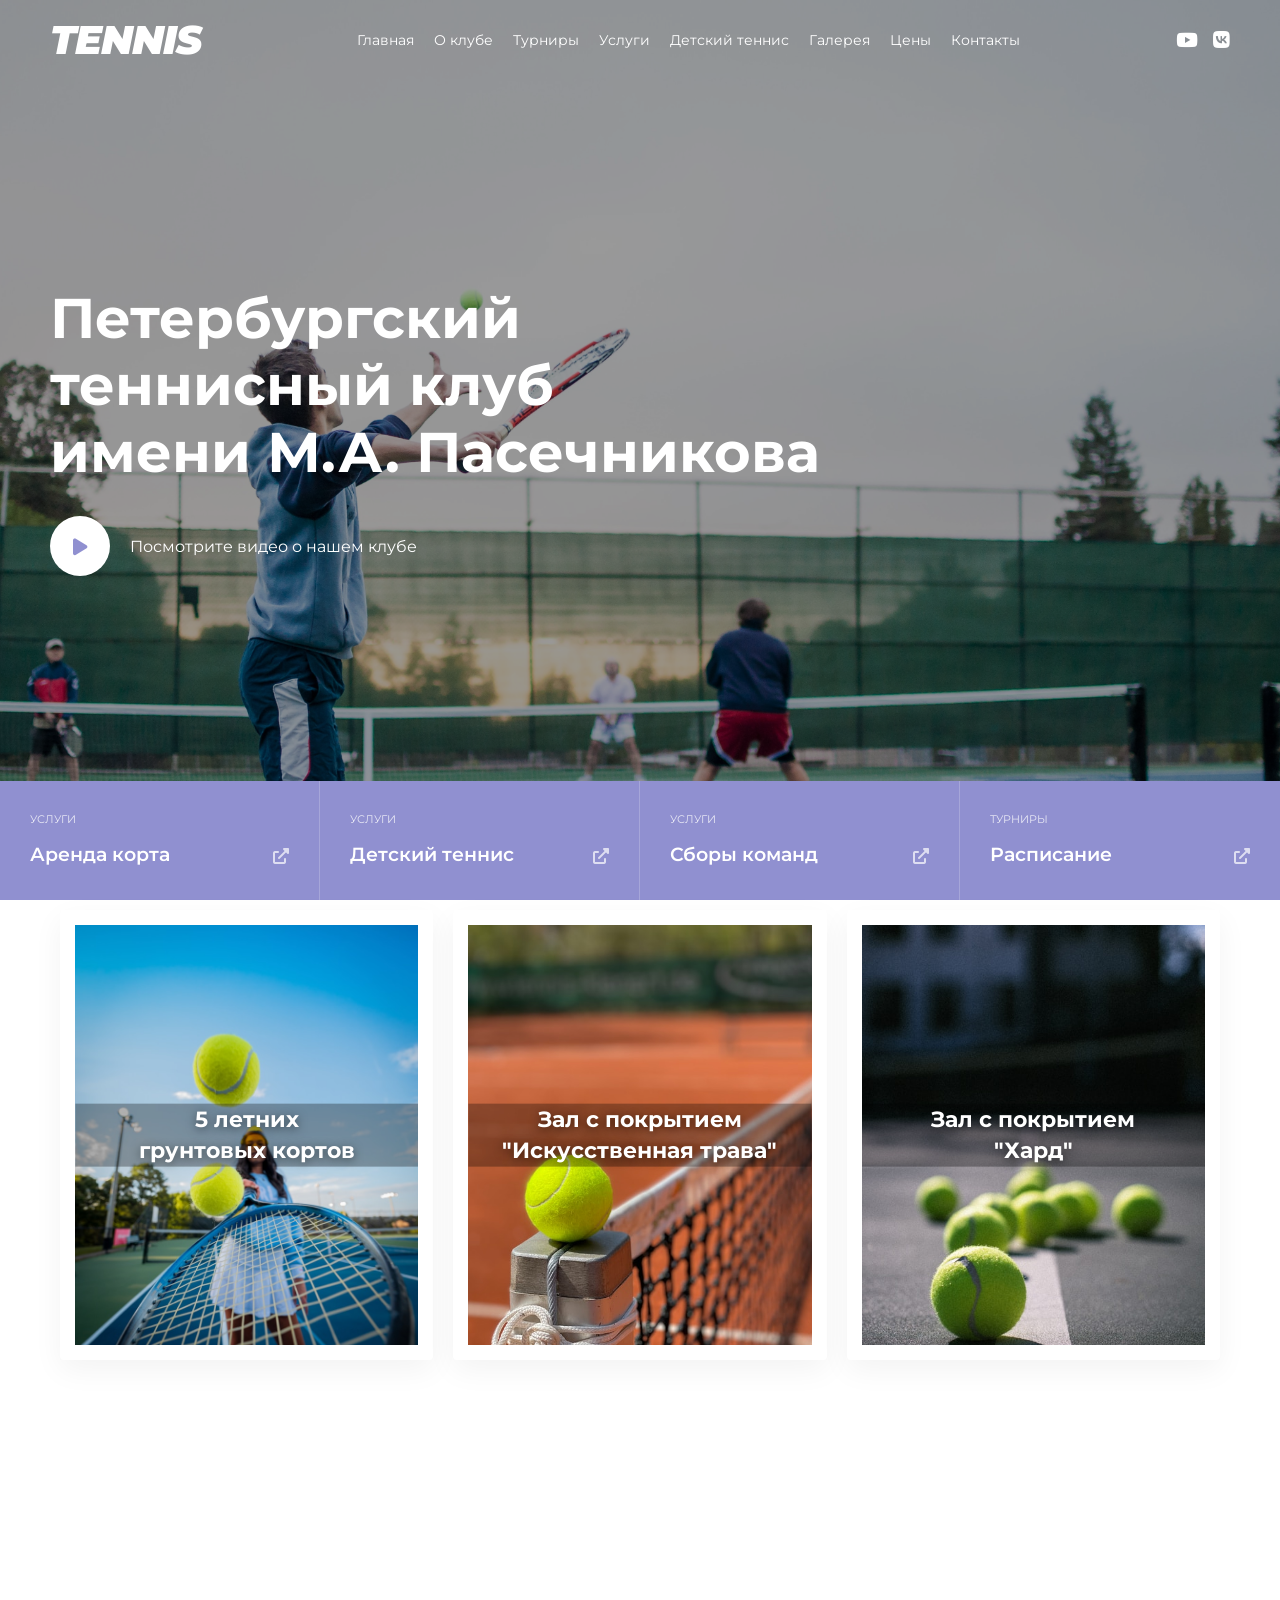
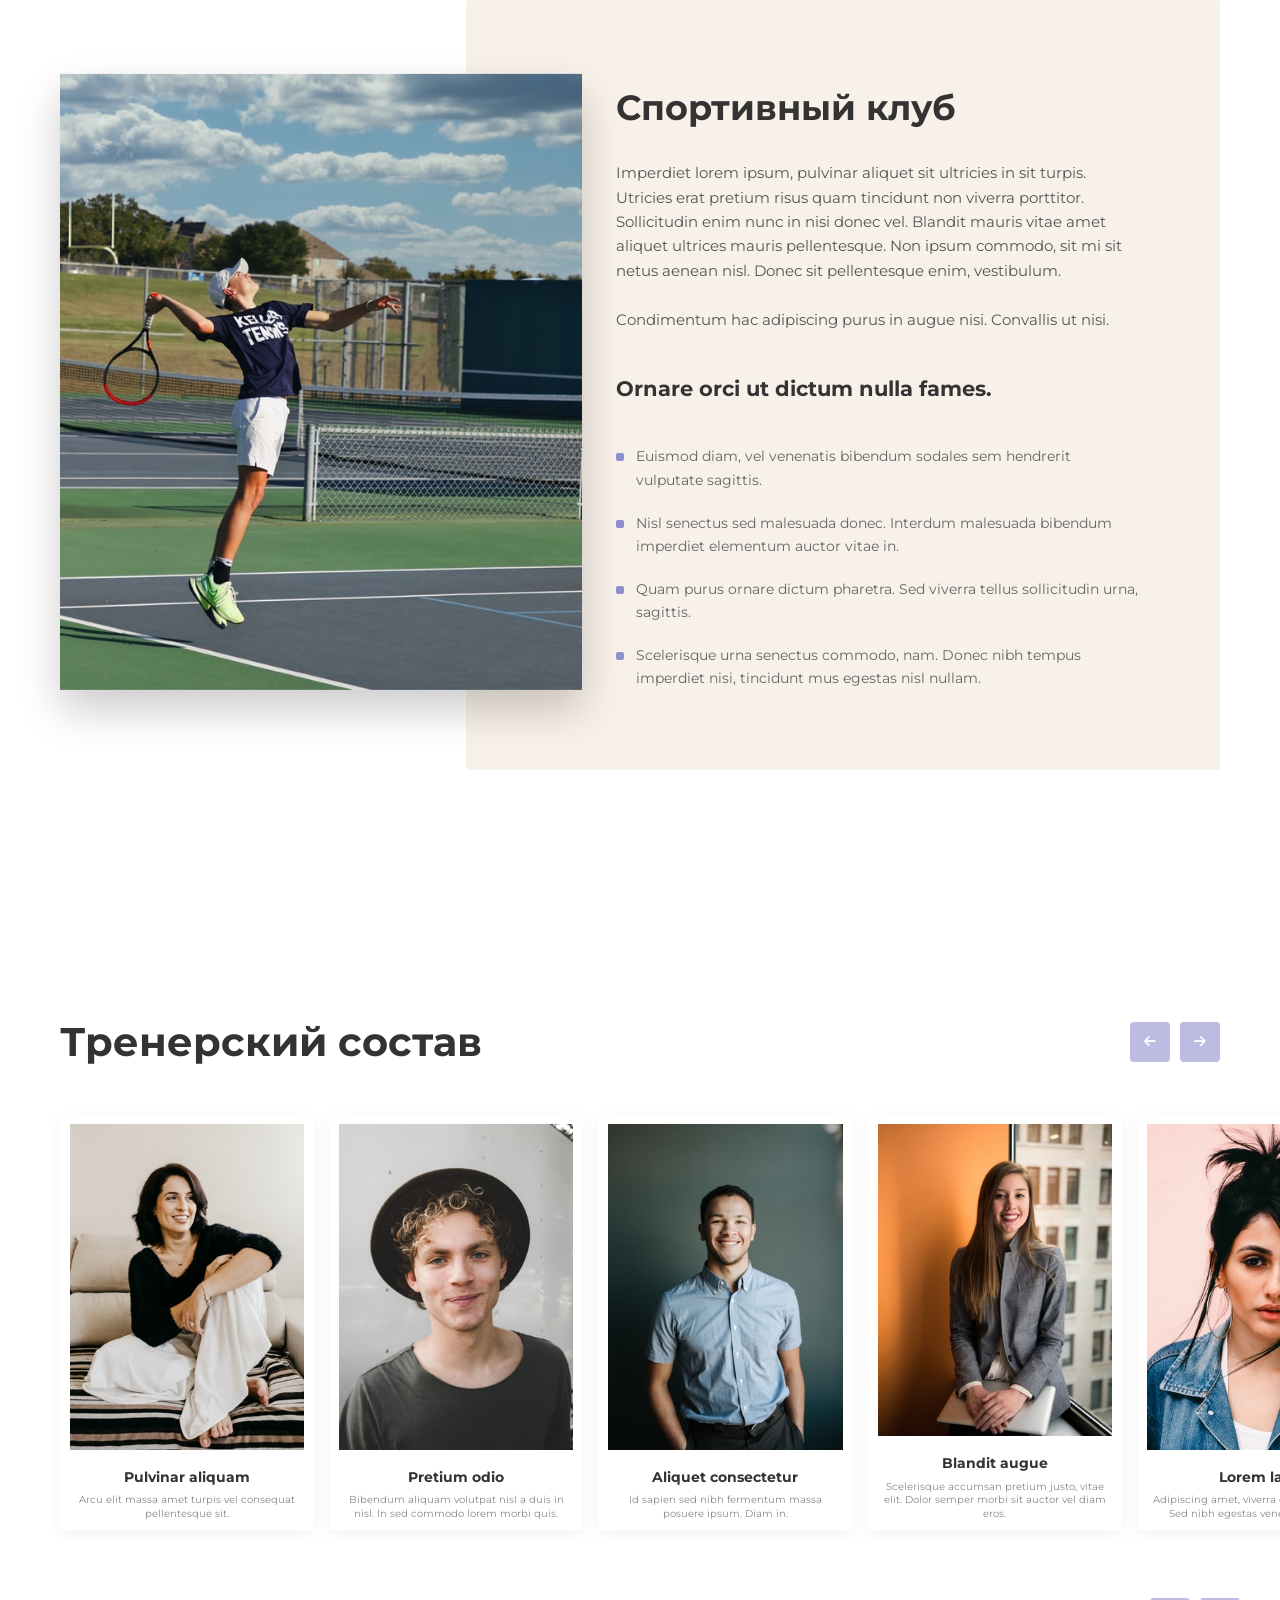
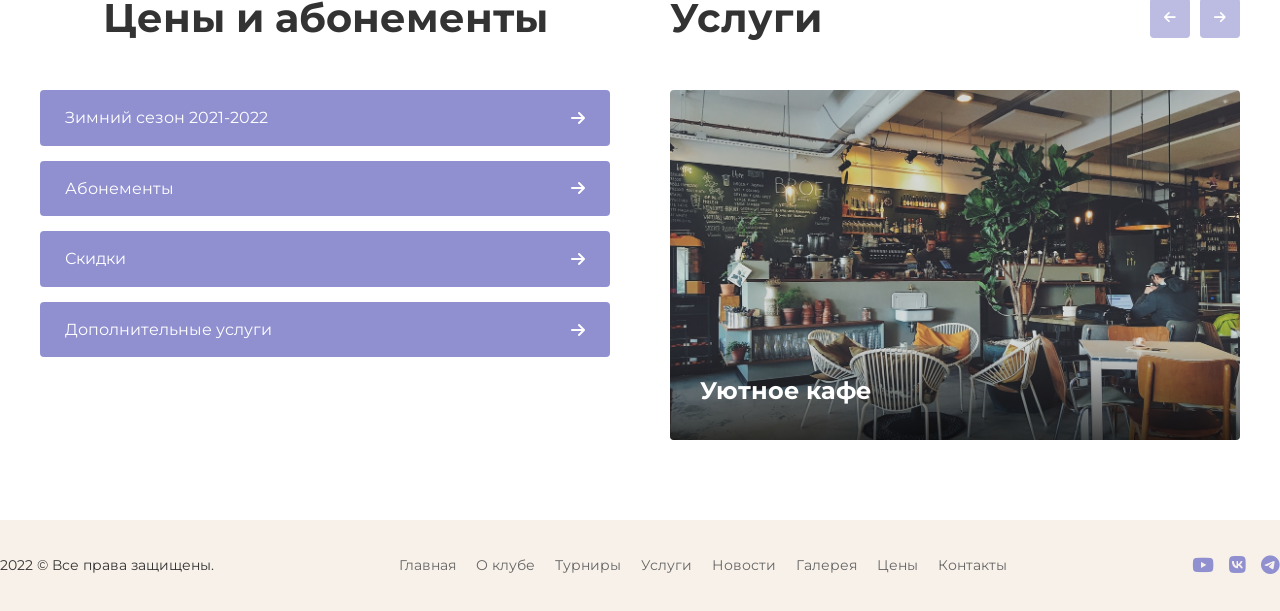
==== index.html @ 15910b1b "Add files via upload" ====
<!DOCTYPE html>
<html lang="ru">

<head>
    <meta charset="UTF-8">
    <meta name="viewport" content="width=device-width, initial-scale=1.0">
    <title>Tennis Club - Главная</title>
    <link rel="stylesheet" href="style.css">
    <link rel="preconnect" href="https://fonts.googleapis.com">
    <link rel="preconnect" href="https://fonts.gstatic.com" crossorigin>
    <link href="https://fonts.googleapis.com/css2?family=Montserrat:wght@400;600;700;900&display=swap" rel="stylesheet">
    <link rel="stylesheet" href="https://cdnjs.cloudflare.com/ajax/libs/font-awesome/6.0.0/css/all.min.css">
</head>

<body>
    <header class="header main-header">
        <div class="header-overlay">
            <nav class="nav-container">
                <div class="logo">Tennis</div>
                <ul class="nav-menu">
                    <li><a href="index.html">Главная</a></li>
                    <li><a href="#">О клубе</a></li>
                    <li><a href="#">Турниры</a></li>
                    <li><a href="#">Услуги</a></li>
                    <li><a href="#">Детский теннис</a></li>
                    <li><a href="#">Галерея</a></li>
                    <li><a href="#">Цены</a></li>
                    <li><a href="#">Контакты</a></li>
                </ul>
                <div class="social-icons">
                    <a href="#"><i class="fab fa-youtube"></i></a>
                    <a href="#"><i class="fab fa-vk"></i></a>
                </div>
                <div class="burger-menu">
                    <span></span>
                    <span></span>
                    <span></span>
                </div>
            </nav>
            <div class="header-content main-hero">
                <div class="hero-text">
                    <h1>Петербургский<br>теннисный клуб<br>имени М.А. Пасечникова</h1>
                    <div class="video-btn-container">
                        <a href="#" class="play-btn">
                            <i class="fas fa-play"></i>
                        </a>
                        <span>Посмотрите видео о нашем клубе</span>
                    </div>
                </div>
            </div>

            <div class="hero-cards">
                <div class="hero-card">
                    <div class="card-tag">Услуги</div>
                    <h3>Аренда корта</h3>
                    <a href="#" class="card-link"><i class="fas fa-external-link-alt"></i></a>
                </div>
                <div class="hero-card">
                    <div class="card-tag">Услуги</div>
                    <h3>Детский теннис</h3>
                    <a href="#" class="card-link"><i class="fas fa-external-link-alt"></i></a>
                </div>
                <div class="hero-card">
                    <div class="card-tag">Услуги</div>
                    <h3>Сборы команд</h3>
                    <a href="#" class="card-link"><i class="fas fa-external-link-alt"></i></a>
                </div>
                <div class="hero-card">
                    <div class="card-tag">Турниры</div>
                    <h3>Расписание</h3>
                    <a href="#" class="card-link"><i class="fas fa-external-link-alt"></i></a>
                </div>
            </div>
        </div>
    </header>

    <main>
        <section class="features container">
            <div class="features-grid">
                <div class="feature-card">
                    <div class="card-inner">
                        <img src="92e46ccfe2aea40aceb2345e54cefd8ad2d5f362.jpg" alt="Feature 1">
                        <div class="feature-overlay">
                            <h4>5 летних<br>грунтовых кортов</h4>
                        </div>
                    </div>
                </div>
                <div class="feature-card">
                    <div class="card-inner">
                        <img src="./83845f3c3208250acb36c7ab2154b8b0edb2b5b2.jpg" alt="Feature 2">
                        <div class="feature-overlay">
                            <h4>Зал с покрытием<br>"Искусственная трава"</h4>
                        </div>
                    </div>
                </div>
                <div class="feature-card">
                    <div class="card-inner">
                        <img src="./b1ae7fedbfc8694e7b09c94c071d7d46169f307e.jpg" alt="Feature 3">
                        <div class="feature-overlay">
                            <h4>Зал с покрытием<br>"Хард"</h4>
                        </div>
                    </div>
                </div>
            </div>
        </section>

        <section class="about-club container">
            <div class="about-wrapper">
                <div class="club-image-box">
                    <img src="103f0179728f25ebdec98af6169b6aafcdb9a380.jpg" alt="Спортивный клуб">
                </div>
                <div class="club-content-box">
                    <h2>Спортивный клуб</h2>
                    <p>Imperdiet lorem ipsum, pulvinar aliquet sit ultricies in sit turpis. Utricies erat pretium risus
                        quam tincidunt non viverra porttitor. Sollicitudin enim nunc in nisi donec vel. Blandit mauris
                        vitae amet aliquet ultrices mauris pellentesque. Non ipsum commodo, sit mi sit netus aenean
                        nisl. Donec sit pellentesque enim, vestibulum.</p>
                    <p>Condimentum hac adipiscing purus in augue nisi. Convallis ut nisi.</p>

                    <div class="club-quote">
                        <h3>Ornare orci ut dictum nulla fames.</h3>
                    </div>

                    <ul class="club-list">
                        <li>Euismod diam, vel venenatis bibendum sodales sem hendrerit vulputate sagittis.</li>
                        <li>Nisl senectus sed malesuada donec. Interdum malesuada bibendum imperdiet elementum auctor
                            vitae in.</li>
                        <li>Quam purus ornare dictum pharetra. Sed viverra tellus sollicitudin urna, sagittis.</li>
                        <li>Scelerisque urna senectus commodo, nam. Donec nibh tempus imperdiet nisi, tincidunt mus
                            egestas nisl nullam.</li>
                    </ul>
                </div>
            </div>
        </section>

        <section class="trainers container">
            <div class="section-header">
                <h2 class="section-title">Тренерский состав</h2>
                <div class="slider-nav">
                    <button class="slider-btn prev"><i class="fas fa-arrow-left"></i></button>
                    <button class="slider-btn next"><i class="fas fa-arrow-right"></i></button>
                </div>
            </div>
            <div class="trainers-grid">
                <div class="trainer-card">
                    <div class="card-inner">
                        <img src="95cd5369eeb279e4903265df1bc3fda7e7549d3f.jpg" alt="Trainer 1">
                    </div>
                    <h6>Pulvinar aliquam</h6>
                    <p>Arcu elit massa amet turpis vel consequat pellentesque sit.</p>
                </div>
                <div class="trainer-card">
                    <div class="card-inner">
                        <img src="a27bb91afb0ec304610b4834f08a60cec93a7a06.jpg" alt="Trainer 2">
                    </div>
                    <h6>Pretium odio</h6>
                    <p>Bibendum aliquam volutpat nisl a duis in nisl. In sed commodo lorem morbi quis.</p>
                </div>
                <div class="trainer-card">
                    <div class="card-inner">
                        <img src="2ab901374c666b184c4b88cd98df1d452ff5717f.jpg" alt="Trainer 3">
                    </div>
                    <h6>Aliquet consectetur</h6>
                    <p>Id sapien sed nibh fermentum massa posuere ipsum. Diam in.</p>
                </div>
                <div class="trainer-card">
                    <div class="card-inner">
                        <img src="c6fa0e12acf3ae3a9a052ba9d97ff9831faa947e.jpg" alt="Trainer 4">
                    </div>
                    <h6>Blandit augue</h6>
                    <p>Scelerisque accumsan pretium justo, vitae elit. Dolor semper morbi sit auctor vel diam eros.</p>
                </div>
                <div class="trainer-card">
                    <div class="card-inner">
                        <img src="8b670b55e794d296ad1112b8c3d9a61cc83abe91.jpg" alt="Trainer 5">
                    </div>
                    <h6>Lorem lacus</h6>
                    <p>Adipiscing amet, viverra dignissim egestas. Sed nibh egestas venenatis faucibus.</p>
                </div>
                <div class="trainer-card">
                    <div class="card-inner">
                        <img src="2ab901374c666b184c4b88cd98df1d452ff5717f.jpg" alt="Trainer 6">
                    </div>
                    <h6>Sed erat</h6>
                    <p>Quis ullamcorper pretium lacus risus tellus dolor etiam.</p>
                </div>
            </div>
        </section>

        <section class="prices-services container">
            <div class="ps-flex">
                <div class="prices-col">
                    <h2 class="section-title">Цены и абонементы</h2>
                    <div class="price-list">
                        <div class="price-item">
                            <span>Зимний сезон 2021-2022</span>
                            <i class="fas fa-arrow-right"></i>
                        </div>
                        <div class="price-item">
                            <span>Абонементы</span>
                            <i class="fas fa-arrow-right"></i>
                        </div>
                        <div class="price-item">
                            <span>Скидки</span>
                            <i class="fas fa-arrow-right"></i>
                        </div>
                        <div class="price-item">
                            <span>Дополнительные услуги</span>
                            <i class="fas fa-arrow-right"></i>
                        </div>
                    </div>
                </div>
                <div class="services-col">
                    <div class="section-header">
                        <h2 class="section-title">Услуги</h2>
                        <div class="slider-nav">
                            <button class="slider-btn prev"><i class="fas fa-arrow-left"></i></button>
                            <button class="slider-btn next"><i class="fas fa-arrow-right"></i></button>
                        </div>
                    </div>
                    <div class="service-main-card">
                        <img src="./06ea2f48274b643e5dfa3dc9d2c038af79f684c1.jpg" alt="Уютное кафе">
                        <div class="service-overlay">
                            <h4>Уютное кафе</h4>
                        </div>
                    </div>
                </div>
            </div>
        </section>
    </main>

    <footer class="footer">
        <div class="footer-container">
            <div class="footer-content">
                <p>2022 &copy; Все права защищены.</p>
                <ul class="footer-menu">
                    <li><a href="index.html">Главная</a></li>
                    <li><a href="#">О клубе</a></li>
                    <li><a href="#">Турниры</a></li>
                    <li><a href="#">Услуги</a></li>
                    <li><a href="news.html">Новости</a></li>
                    <li><a href="#">Галерея</a></li>
                    <li><a href="#">Цены</a></li>
                    <li><a href="#">Контакты</a></li>
                </ul>
                <div class="footer-social">
                    <a href="#"><i class="fab fa-youtube"></i></a>
                    <a href="#"><i class="fab fa-vk"></i></a>
                    <a href="#"><i class="fab fa-telegram"></i></a>
                </div>
            </div>
        </div>
    </footer>

    <script>
        const burger = document.querySelector('.burger-menu');
        const nav = document.querySelector('.nav-menu');

        burger.addEventListener('click', () => {
            nav.classList.toggle('active');
            burger.classList.toggle('active');
        });
    </script>
</body>

</html>
---- style.css ----
:root {
    --primary-color: #9090D0;
    --text-color: #333;
    --light-text: #fff;
    --date-color: #ccc;
    --footer-bg: #F8F1E9;
    --hover-color: #7a7ab8;
    --transition: all 0.3s ease;
}

* {
    margin: 0;
    padding: 0;
    box-sizing: border-box;
}

body {
    font-family: 'Montserrat', sans-serif;
    line-height: 1.6;
    color: var(--text-color);
    background-color: #fff;
    overflow-x: hidden;
}

.container {
    max-width: 1200px;
    margin: 0 auto;
    padding: 60px 20px;
}

/* --- NAVIGATION --- */
.nav-container {
    display: flex;
    justify-content: space-between;
    align-items: center;
    padding: 20px 50px;
    position: relative;
    z-index: 100;
}

.logo {
    font-size: 2.5rem;
    font-weight: 900;
    font-style: italic;
    text-transform: uppercase;
    letter-spacing: -1px;
    line-height: 1;
    color: var(--light-text);
}

.nav-menu {
    display: flex;
    list-style: none;
    gap: 20px;
}

.nav-menu li a {
    color: var(--light-text);
    text-decoration: none;
    font-size: 0.9rem;
    font-weight: 400;
    transition: var(--transition);
}

.nav-menu li a:hover {
    color: var(--primary-color);
}

.social-icons {
    display: flex;
    gap: 15px;
    font-size: 1.2rem;
}

.social-icons a {
    color: var(--light-text);
    transition: var(--transition);
}

.social-icons a:hover {
    color: var(--primary-color);
}

.burger-menu {
    display: none;
    flex-direction: column;
    gap: 5px;
    cursor: pointer;
    z-index: 110;
}

.burger-menu span {
    width: 30px;
    height: 3px;
    background: white;
    transition: var(--transition);
}

/* --- HERO SECTIONS --- */
.header {
    height: 400px;
    background-image: url('55fc92ff86636dc0802da8fc92dbe34c3de348e3.jpg');
    background-size: cover;
    background-position: center;
    position: relative;
    color: var(--light-text);
}

.main-header {
    height: 100vh;
    min-height: 700px;
    background-image: url('8f5e234d9fb9576b43c12b4e361f3da081bdc2c9.jpg');
}

.header-overlay {
    background: rgba(0, 0, 0, 0.4);
    height: 100%;
    width: 100%;
    display: flex;
    flex-direction: column;
}

.header-content {
    flex-grow: 1;
    display: flex;
    justify-content: center;
    align-items: center;
}

.header-content h1 {
    font-size: 3.5rem;
    font-weight: 700;
    text-shadow: 2px 2px 10px rgba(0, 0, 0, 0.5);
}

.main-hero {
    flex-grow: 1;
    display: flex;
    flex-direction: column;
    justify-content: center;
    align-items: flex-start;
    padding: 0 50px;
}

.hero-text h1 {
    font-size: 3.5rem;
    line-height: 1.2;
    margin-bottom: 30px;
    text-align: left;
    text-shadow: none;
}

.video-btn-container {
    display: flex;
    align-items: center;
    gap: 20px;
}

.play-btn {
    width: 60px;
    height: 60px;
    background: white;
    display: flex;
    justify-content: center;
    align-items: center;
    border-radius: 50%;
    color: var(--primary-color);
    text-decoration: none;
    font-size: 1.2rem;
    transition: var(--transition);
}

.play-btn:hover {
    transform: scale(1.1);
    background: var(--primary-color);
    color: white;
}

/* Hero Cards */
.hero-cards {
    display: grid;
    grid-template-columns: repeat(4, 1fr);
    width: 100%;
}

.hero-card {
    padding: 30px;
    background: var(--primary-color);
    border-right: 1px solid rgba(255, 255, 255, 0.2);
    position: relative;
    transition: var(--transition);
}

.hero-card:last-child {
    border-right: none;
}

.hero-card:hover {
    background: var(--hover-color);
}

.card-tag {
    font-size: 0.7rem;
    text-transform: uppercase;
    margin-bottom: 10px;
    opacity: 0.8;
}

.hero-card h3 {
    font-size: 1.2rem;
    font-weight: 600;
}

.card-link {
    position: absolute;
    bottom: 30px;
    right: 30px;
    color: white;
    opacity: 0.7;
    transition: var(--transition);
}

/* --- MAIN SECTIONS --- */
.section-title {
    font-size: 2.5rem;
    margin-bottom: 40px;
    text-align: center;
}

.features-grid {
    display: grid;
    grid-template-columns: repeat(3, 1fr);
    gap: 20px;
    margin-top: -50px;
    /* Немного наползает на шапку как в дизайне */
    position: relative;
    z-index: 20;
}

.feature-card {
    position: relative;
    height: 450px;
    padding: 15px;
    background: white;
    box-shadow: 0 10px 30px rgba(0, 0, 0, 0.05);
    border-radius: 4px;
}

.card-inner {
    position: relative;
    width: 100%;
    height: 100%;
    overflow: hidden;
}

.feature-card img {
    width: 100%;
    height: 100%;
    object-fit: cover;
    transition: var(--transition);
}

.feature-card:hover img {
    transform: scale(1.05);
}

.feature-overlay {
    position: absolute;
    top: 50%;
    left: 50%;
    transform: translate(-50%, -50%);
    width: 100%;
    text-align: center;
    z-index: 2;
}

.feature-overlay::before {
    content: "";
    position: absolute;
    top: 0;
    left: 0;
    right: 0;
    bottom: 0;
    background: rgba(0, 0, 0, 0.3);
    z-index: -1;
}

.feature-overlay h4 {
    color: white;
    font-size: 1.4rem;
    font-weight: 700;
    line-height: 1.4;
    text-shadow: 0 2px 10px rgba(0, 0, 0, 0.5);
}

/* About Club */
.about-club {
    margin: 120px auto;
}

.about-wrapper {
    display: flex;
    position: relative;
    align-items: center;
    min-height: 500px;
}

.club-image-box {
    position: absolute;
    left: 0;
    top: 0;
    width: 45%;
    height: 80%;
    z-index: 2;
    transform: translateY(12%);
}

.club-image-box img {
    width: 100%;
    height: 100%;
    object-fit: cover;
    box-shadow: 0 20px 40px rgba(0, 0, 0, 0.2);
}

.club-content-box {
    flex: 1;
    margin-left: 35%;
    background-color: var(--footer-bg);
    padding: 80px 80px 80px 150px;
    border-radius: 4px;
}

.club-content-box h2 {
    font-size: 2.2rem;
    margin-bottom: 25px;
    font-weight: 700;
}

.club-content-box p {
    margin-bottom: 25px;
    font-size: 0.95rem;
    color: #555;
    line-height: 1.6;
}

.club-quote {
    margin: 40px 0;
}

.club-quote h3 {
    font-size: 1.3rem;
    font-weight: 700;
    color: var(--text-color);
}

.club-list {
    list-style: none;
    display: grid;
    grid-template-columns: 1fr;
    gap: 20px;
}

.club-list li {
    position: relative;
    padding-left: 20px;
    font-size: 0.9rem;
    color: #666;
}

.club-list li::before {
    content: "";
    position: absolute;
    left: 0;
    top: 8px;
    width: 8px;
    height: 8px;
    background-color: var(--primary-color);
    border-radius: 2px;
}

.section-header {
    display: flex;
    justify-content: space-between;
    align-items: center;
    margin-bottom: 40px;
}

.section-header .section-title {
    margin-bottom: 0;
    text-align: left;
}

.slider-nav {
    display: flex;
    gap: 10px;
}

.slider-btn {
    width: 40px;
    height: 40px;
    background-color: var(--primary-color);
    opacity: 0.6;
    color: white;
    border: none;
    border-radius: 4px;
    cursor: pointer;
    transition: var(--transition);
    display: flex;
    justify-content: center;
    align-items: center;
}

.slider-btn:hover {
    opacity: 1;
}

.trainers-grid {
    display: grid;
    grid-template-columns: repeat(6, 1fr);
    gap: 15px;
}

.trainer-card {
    background: white;
    padding: 10px;
    box-shadow: 0 4px 15px rgba(0, 0, 0, 0.05);
    border-radius: 2px;
    display: flex;
    flex-direction: column;
    align-items: center;
}

.trainer-card .card-inner {
    width: 100%;
    aspect-ratio: 3/4;
    overflow: hidden;
    margin-bottom: 12px;
}

.trainer-card img {
    width: 100%;
    height: 100%;
    object-fit: cover;
    display: block;
}

.trainer-card h6 {
    font-size: 0.85rem;
    font-weight: 700;
    margin-top: 5px;
    margin-bottom: 5px;
    color: var(--text-color);
    text-align: center;
}

.trainer-card p {
    font-size: 0.65rem;
    color: #888;
    line-height: 1.3;
    text-align: center;
}

/* Prices & Services */
.prices-services {
    padding: 80px 0;
}

.ps-flex {
    display: flex;
    gap: 60px;
}

.prices-col {
    flex: 1;
}

.services-col {
    flex: 1;
}

.price-list {
    display: flex;
    flex-direction: column;
    gap: 15px;
}

.price-item {
    background-color: var(--primary-color);
    color: white;
    padding: 15px 25px;
    display: flex;
    justify-content: space-between;
    align-items: center;
    border-radius: 4px;
    cursor: pointer;
    transition: var(--transition);
}

.price-item:hover {
    background-color: var(--hover-color);
    transform: translateX(5px);
}

.service-main-card {
    position: relative;
    height: 350px;
    border-radius: 4px;
    overflow: hidden;
}

.service-main-card img {
    width: 100%;
    height: 100%;
    object-fit: cover;
}

.service-main-card .service-overlay {
    position: absolute;
    bottom: 0;
    left: 0;
    width: 100%;
    padding: 30px;
    background: linear-gradient(transparent, rgba(0, 0, 0, 0.7));
}

.service-main-card h4 {
    color: white;
    font-size: 1.5rem;
    font-weight: 700;
}

/* --- NEWS PAGE --- */
.news-grid {
    display: grid;
    grid-template-columns: repeat(3, 1fr);
    gap: 30px;
}

.news-card {
    background: #fff;
    border: 1px solid #eee;
    border-radius: 8px;
    overflow: hidden;
    transition: var(--transition);
    display: flex;
    flex-direction: column;
}

.news-card:hover {
    box-shadow: 0 20px 40px rgba(0, 0, 0, 0.08);
    transform: translateY(-8px);
}

.card-image {
    height: 250px;
    overflow: hidden;
}

.card-image img {
    width: 100%;
    height: 100%;
    object-fit: cover;
}

.card-content {
    padding: 25px;
    flex-grow: 1;
}

.card-content time {
    display: block;
    font-size: 0.8rem;
    color: #999;
    margin-bottom: 15px;
}

.card-content h2 {
    font-size: 1.1rem;
    font-weight: 600;
    margin-bottom: 25px;
    color: #333;
}

.btn-more {
    display: inline-block;
    padding: 10px 25px;
    background-color: var(--primary-color);
    color: white;
    text-decoration: none;
    font-size: 0.85rem;
    font-weight: 600;
    border-radius: 4px;
    transition: var(--transition);
}

/* --- FOOTER --- */
.footer {
    background-color: var(--footer-bg);
    padding: 30px 0;
    font-size: 0.85rem;
}

.footer-content {
    display: flex;
    justify-content: space-between;
    align-items: center;
    flex-wrap: wrap;
    gap: 30px;
}

.footer-menu {
    display: flex;
    list-style: none;
    gap: 20px;
}

.footer-menu li a {
    color: #666;
    text-decoration: none;
    transition: var(--transition);
}

.footer-menu li a:hover {
    color: var(--primary-color);
}

.footer-social {
    display: flex;
    gap: 15px;
}

.footer-social a {
    color: var(--primary-color);
    font-size: 1.2rem;
}

/* --- MEDIA QUERIES --- */
@media (max-width: 1024px) {
    .ps-flex {
        flex-direction: column;
    }

    .news-grid,
    .features-grid {
        grid-template-columns: repeat(2, 1fr);
    }

    .trainers-grid {
        grid-template-columns: repeat(3, 1fr);
    }
}

@media (max-width: 768px) {
    .nav-container {
        padding: 20px;
    }

    .nav-menu {
        position: fixed;
        top: 0;
        right: -100%;
        width: 70%;
        height: 100vh;
        background: rgba(0, 0, 0, 0.9);
        flex-direction: column;
        justify-content: center;
        align-items: center;
        transition: var(--transition);
    }

    .nav-menu.active {
        right: 0;
    }

    .burger-menu {
        display: flex;
    }

    .burger-menu.active span:nth-child(1) {
        transform: rotate(45deg) translate(5px, 6px);
    }

    .burger-menu.active span:nth-child(2) {
        opacity: 0;
    }

    .burger-menu.active span:nth-child(3) {
        transform: rotate(-45deg) translate(5px, -6px);
    }

    .main-hero,
    .header-content {
        padding: 0 20px;
    }

    .hero-text h1,
    .header-content h1 {
        font-size: 2.2rem;
    }

    .hero-cards {
        grid-template-columns: 1fr;
    }

    .hero-card {
        border-right: none;
        border-bottom: 1px solid rgba(255, 255, 255, 0.1);
    }

    .about-wrapper {
        flex-direction: column;
    }

    .club-image-box {
        position: relative;
        width: 100%;
        transform: none;
    }

    .club-content-box {
        margin-left: 0;
        padding: 40px 20px;
    }

    .news-grid,
    .features-grid,
    .trainers-grid {
        grid-template-columns: 1fr;
    }

    .footer-content {
        flex-direction: column;
        text-align: center;
    }

    .footer-menu {
        flex-direction: column;
        gap: 10px;
    }
}

@media (max-width: 768px) {
    .nav-container {
        padding: 20px;
    }

    .nav-menu {
        position: fixed;
        top: 0;
        right: -100%;
        width: 70%;
        height: 100vh;
        background: rgba(0, 0, 0, 0.9);
        flex-direction: column;
        justify-content: center;
        align-items: center;
        transition: var(--transition);
    }

    .nav-menu.active {
        right: 0;
    }

    .burger-menu {
        display: flex;
    }

    .burger-menu.active span:nth-child(1) {
        transform: rotate(45deg) translate(5px, 6px);
    }

    .burger-menu.active span:nth-child(2) {
        opacity: 0;
    }

    .burger-menu.active span:nth-child(3) {
        transform: rotate(-45deg) translate(5px, -6px);
    }

    .main-hero,
    .header-content {
        padding: 0 20px;
    }

    .hero-text h1,
    .header-content h1 {
        font-size: 2.2rem;
    }

    .hero-cards {
        grid-template-columns: 1fr;
    }

    .hero-card {
        border-right: none;
        border-bottom: 1px solid rgba(255, 255, 255, 0.1);
    }

    .club-flex {
        flex-direction: column;
    }

    .news-grid,
    .features-grid,
    .trainers-grid {
        grid-template-columns: 1fr;
    }
}
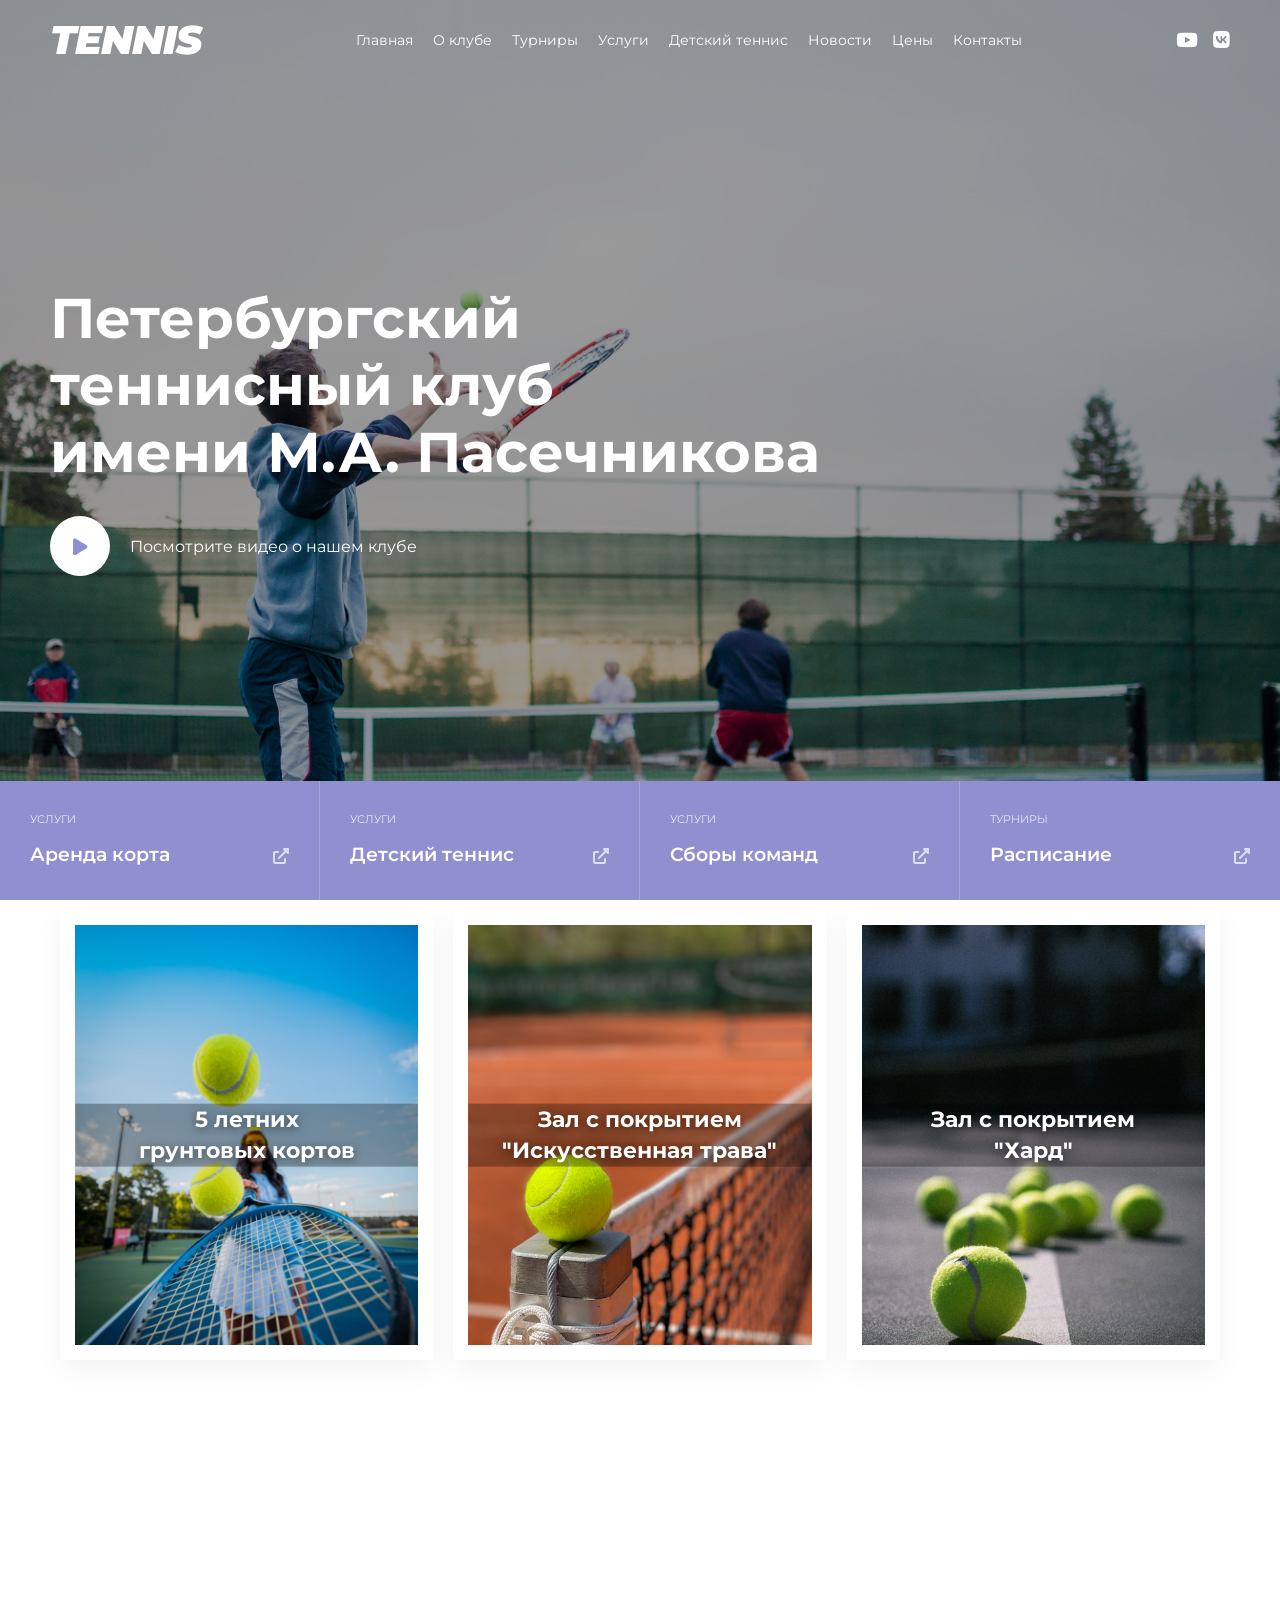
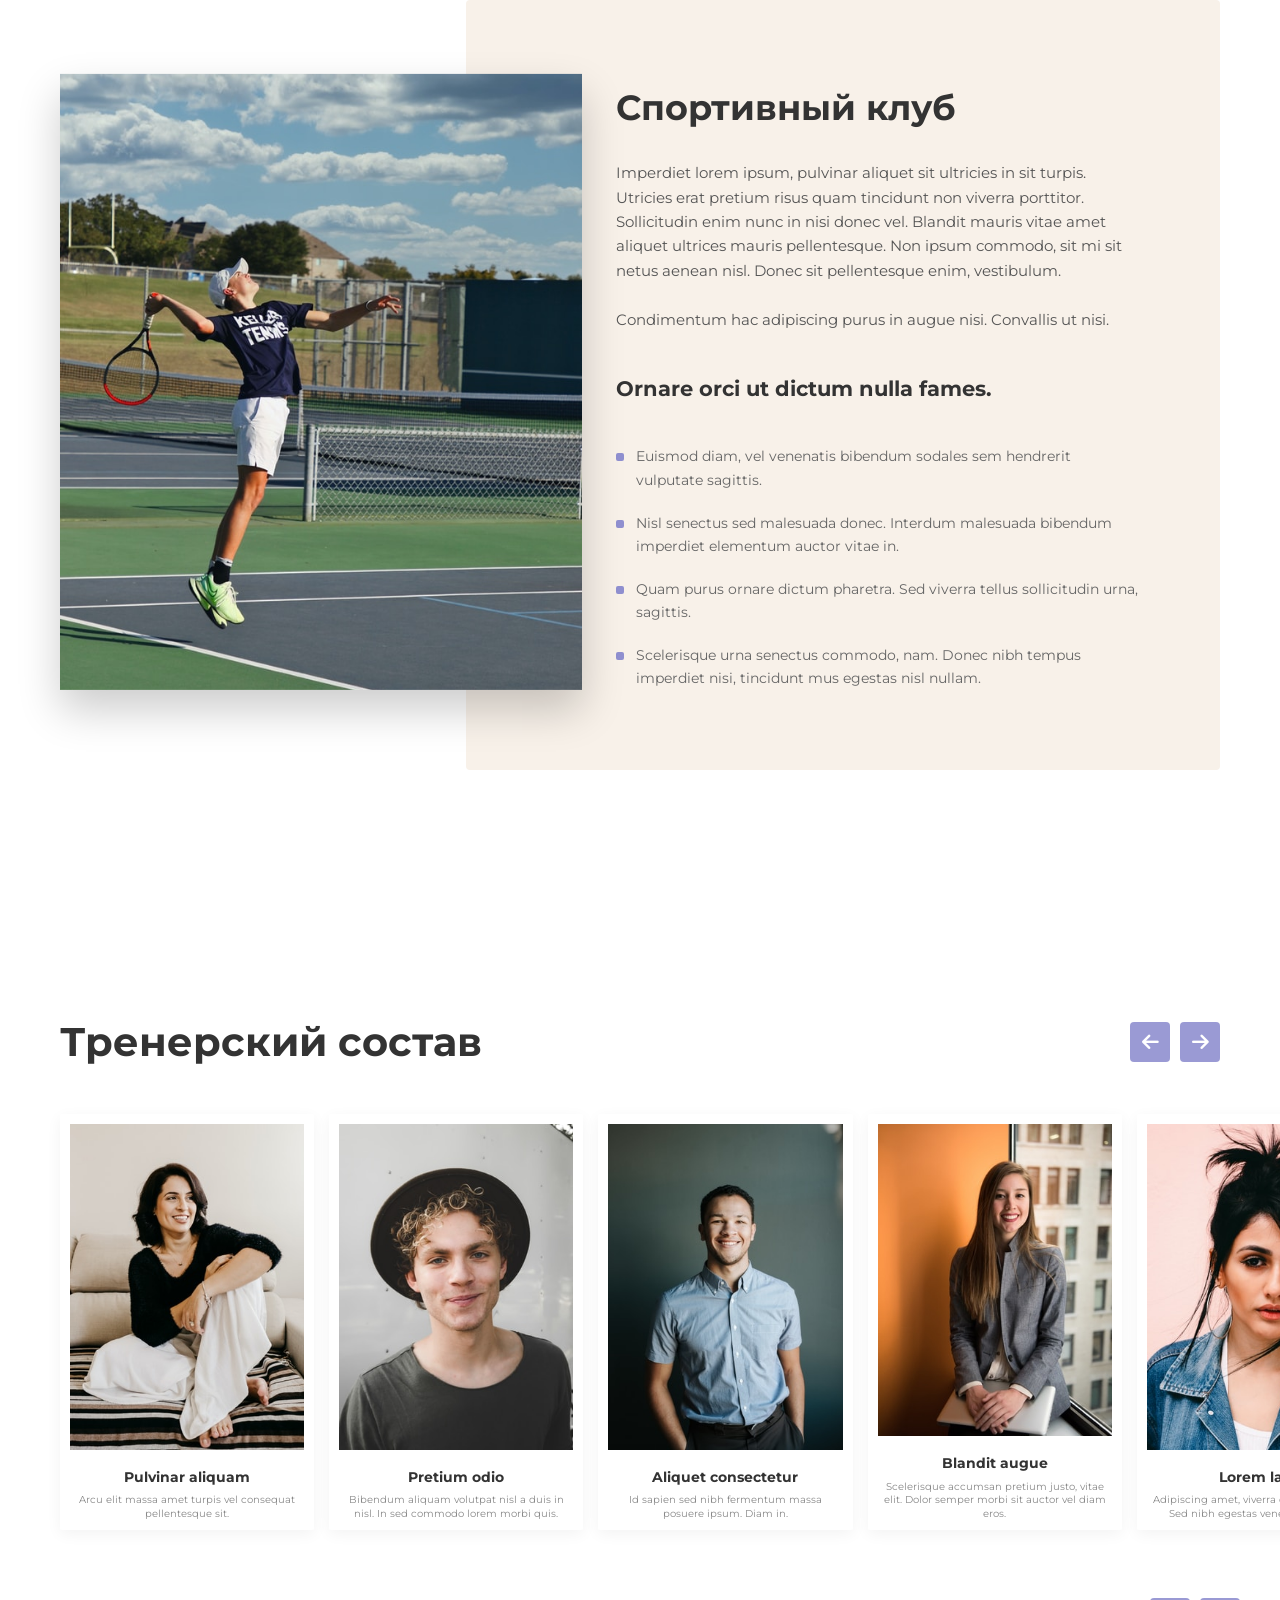
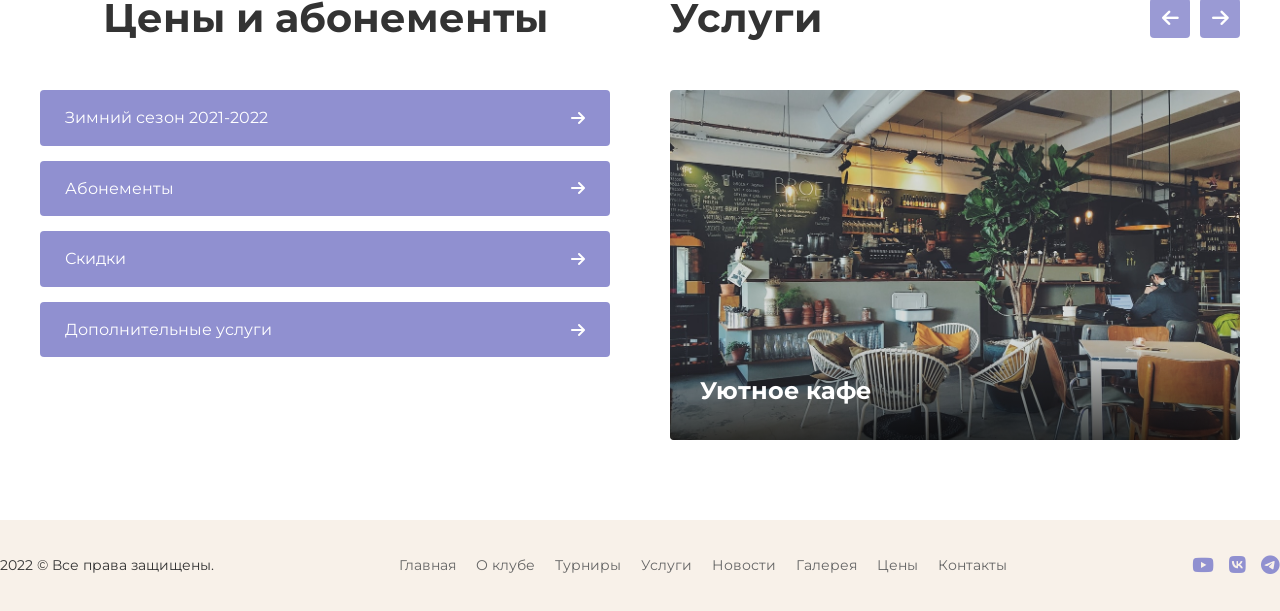
==== commit 897d98cb: "Add files via upload" ====
--- a/index.html
+++ b/index.html
@@ -19,11 +19,11 @@
                 <div class="logo">Tennis</div>
                 <ul class="nav-menu">
                     <li><a href="index.html">Главная</a></li>
-                    <li><a href="#">О клубе</a></li>
+                    <li><a href="club.html">О клубе</a></li>
                     <li><a href="#">Турниры</a></li>
                     <li><a href="#">Услуги</a></li>
                     <li><a href="#">Детский теннис</a></li>
-                    <li><a href="#">Галерея</a></li>
+                    <li><a href="news.html">Новости</a></li>
                     <li><a href="#">Цены</a></li>
                     <li><a href="#">Контакты</a></li>
                 </ul>
--- a/style.css
+++ b/style.css
@@ -805,4 +805,181 @@
     .trainers-grid {
         grid-template-columns: 1fr;
     }
+}
+
+/* --- GALLERY (club.html) --- */
+.gallery {
+    max-width: 980px;
+    margin: 0 auto 80px;
+}
+
+.gallery-frame {
+    border: 10px solid #f3f3f3;
+    background: white;
+    padding: 6px;
+    box-shadow: 0 8px 30px rgba(0, 0, 0, 0.06);
+    position: relative;
+}
+
+.gallery-frame img {
+    width: 100%;
+    height: auto;
+    display: block;
+}
+
+.photo-label {
+    position: absolute;
+    left: 24px;
+    bottom: 24px;
+    background: var(--primary-color);
+    color: white;
+    padding: 8px 12px;
+    border-radius: 4px;
+    font-weight: 700;
+    font-size: 0.9rem;
+}
+
+.slider-nav {
+    display: flex;
+    gap: 10px;
+}
+
+.slider-btn {
+    width: 40px;
+    height: 40px;
+    background-color: var(--primary-color);
+    opacity: 0.9;
+    color: white;
+    border: none;
+    border-radius: 4px;
+    cursor: pointer;
+    display: flex;
+    justify-content: center;
+    align-items: center;
+    font-size: 1.2rem;
+}
+
+.slider-btn:hover {
+    opacity: 1;
+    transform: translateY(-2px);
+}
+
+@media (max-width: 768px) {
+    .gallery {
+        padding: 0 20px;
+    }
+
+    .photo-label {
+        left: 14px;
+        bottom: 14px;
+    }
+}
+
+/* Additional responsive refinements for tablet (planshet) and phone */
+@media (max-width: 1024px) {
+
+    /* Tablet: slightly reduce hero/header sizes and make hero cards two columns */
+    .header {
+        height: 360px;
+    }
+
+    .main-header {
+        min-height: 600px;
+    }
+
+    .hero-text h1,
+    .header-content h1 {
+        font-size: 2.4rem;
+    }
+
+    .hero-cards {
+        grid-template-columns: repeat(2, 1fr);
+        gap: 12px;
+    }
+
+    .hero-card {
+        padding: 20px;
+    }
+
+    .features-grid {
+        grid-template-columns: repeat(2, 1fr);
+    }
+
+    .trainers-grid {
+        grid-template-columns: repeat(4, 1fr);
+    }
+
+    .news-grid {
+        grid-template-columns: repeat(2, 1fr);
+    }
+}
+
+@media (max-width: 480px) {
+
+    /* Phone: stack everything vertically and reduce sizes */
+    .header {
+        height: 280px;
+    }
+
+    .main-header {
+        min-height: 420px;
+    }
+
+    .hero-text h1,
+    .header-content h1 {
+        font-size: 1.6rem;
+    }
+
+    .hero-cards {
+        grid-template-columns: 1fr;
+    }
+
+    .hero-card {
+        padding: 16px;
+    }
+
+    .features-grid,
+    .trainers-grid {
+        grid-template-columns: 1fr;
+    }
+
+    .about-wrapper {
+        flex-direction: column;
+    }
+
+    .club-image-box {
+        position: relative;
+        width: 100%;
+        height: 220px;
+        transform: none;
+    }
+
+    .club-content-box {
+        margin-left: 0;
+        padding: 20px;
+    }
+
+    .news-card .card-image {
+        height: 180px;
+    }
+
+    .card-content h2 {
+        font-size: 1rem;
+    }
+
+    .container {
+        padding: 30px 12px;
+    }
+
+    .nav-menu {
+        width: 85%;
+    }
+
+    .logo {
+        font-size: 2rem;
+    }
+
+    .burger-menu span {
+        width: 24px;
+    }
 }
